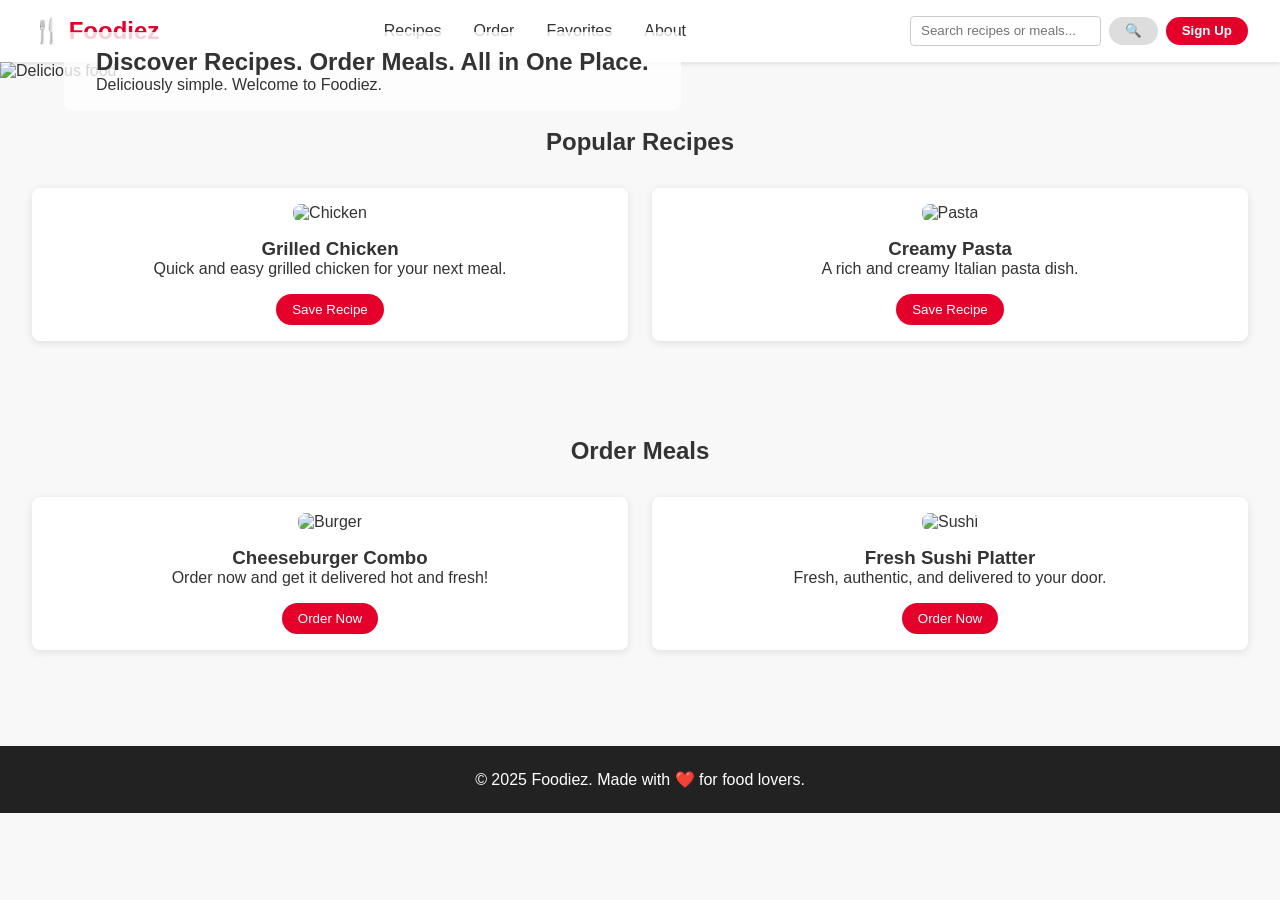
==== one.html @ c2fe6e3c "updated" ====
<!DOCTYPE html>
<html lang="en">

<head>
  <meta charset="UTF-8">
  <meta name="viewport" content="width=device-width, initial-scale=1.0">
  <title>Foodiez - Discover & Order Food</title>
  <style>
    * {
      box-sizing: border-box;
      margin: 0;
      padding: 0;
      font-family: 'Segoe UI', Tahoma, Geneva, Verdana, sans-serif;
    }

    body {
      background-color: #f8f8f8;
      color: #333;
    }

    .navbar {
      display: flex;
      justify-content: space-between;
      align-items: center;
      padding: 1rem 2rem;
      background-color: #fff;
      box-shadow: 0 2px 4px rgba(0, 0, 0, 0.1);
    }

    .logo {
      font-size: 1.5rem;
      font-weight: bold;
      color: #e4002b;
    }

    .nav-links a {
      margin: 0 1rem;
      text-decoration: none;
      color: #333;
      font-weight: 500;
    }

    .nav-links {
      flex: 1;
      display: flex;
      justify-content: center;
    }

    .nav-right {
      display: flex;
      gap: 0.5rem;
      align-items: center;
    }

    .nav-right input {
      padding: 0.4rem 0.6rem;
      border-radius: 4px;
      border: 1px solid #ccc;
    }

    .search-btn, .signup-btn {
      padding: 0.4rem 1rem;
      border: none;
      border-radius: 20px;
      cursor: pointer;
      font-weight: bold;
    }

    .search-btn {
      background-color: #ddd;
    }

    .signup-btn {
      background-color: #e4002b;
      color: #fff;
    }

    .signup-btn:hover {
      background-color: #c20025;
    }

    .hero {
      position: relative;
    }

    .hero img {
      width: 100%;
      height: auto;
      object-fit: cover;
    }

    .hero-text {
      position: absolute;
      top: 50%;
      left: 5%;
      transform: translateY(-50%);
      background-color: rgba(255, 255, 255, 0.8);
      padding: 1rem 2rem;
      border-radius: 8px;
    }

    .section {
      padding: 3rem 2rem;
    }

    .section h2 {
      text-align: center;
      margin-bottom: 2rem;
    }

    .card-grid {
      display: grid;
      grid-template-columns: repeat(auto-fit, minmax(280px, 1fr));
      gap: 1.5rem;
    }

    .card {
      background-color: white;
      padding: 1rem;
      border-radius: 8px;
      box-shadow: 0 2px 8px rgba(0, 0, 0, 0.1);
      text-align: center;
    }

    .card img {
      width: 100%;
      border-radius: 8px;
      margin-bottom: 1rem;
    }

    .card button {
      margin-top: 1rem;
      padding: 0.5rem 1rem;
      background-color: #e4002b;
      color: #fff;
      border: none;
      border-radius: 20px;
      cursor: pointer;
    }

    .card button:hover {
      background-color: #c20025;
    }

    .footer {
      text-align: center;
      padding: 1.5rem;
      background-color: #222;
      color: #fff;
      margin-top: 3rem;
    }

    @media (max-width: 768px) {
      .nav-links {
        display: none;
      }

      .hero-text {
        width: 90%;
        left: 50%;
        transform: translate(-50%, -50%);
        text-align: center;
      }
    }
  </style>
</head>

<body>
  <!-- Navbar -->
  <header class="navbar">
    <div class="logo">🍴 Foodiez</div>
    <nav class="nav-links">
      <a href="#recipes">Recipes</a>
      <a href="#order">Order</a>
      <a href="#favorites">Favorites</a>
      <a href="#about">About</a>
    </nav>
    <div class="nav-right">
      <input type="text" placeholder="Search recipes or meals...">
      <button class="search-btn">🔍</button>
      <button class="signup-btn">Sign Up</button>
    </div>
  </header>

  <!-- Hero Section -->
  <section class="hero">
    <img src="https://source.unsplash.com/1600x600/?food" alt="Delicious food">
    <div class="hero-text">
      <h1>Discover Recipes. Order Meals. All in One Place.</h1>
      <p>Deliciously simple. Welcome to Foodiez.</p>
    </div>
  </section>

  <!-- Recipes Section -->
  <section id="recipes" class="section">
    <h2>Popular Recipes</h2>
    <div class="card-grid">
      <div class="card">
        <img src="https://source.unsplash.com/400x300/?chicken" alt="Chicken">
        <h3>Grilled Chicken</h3>
        <p>Quick and easy grilled chicken for your next meal.</p>
        <button onclick="saveRecipe('Grilled Chicken')">Save Recipe</button>
      </div>
      <div class="card">
        <img src="https://source.unsplash.com/400x300/?pasta" alt="Pasta">
        <h3>Creamy Pasta</h3>
        <p>A rich and creamy Italian pasta dish.</p>
        <button onclick="saveRecipe('Creamy Pasta')">Save Recipe</button>
      </div>
    </div>
  </section>

  <!-- Order Section -->
  <section id="order" class="section">
    <h2>Order Meals</h2>
    <div class="card-grid">
      <div class="card">
        <img src="https://source.unsplash.com/400x300/?burger" alt="Burger">
        <h3>Cheeseburger Combo</h3>
        <p>Order now and get it delivered hot and fresh!</p>
        <button onclick="orderMeal('Cheeseburger Combo')">Order Now</button>
      </div>
      <div class="card">
        <img src="https://source.unsplash.com/400x300/?sushi" alt="Sushi">
        <h3>Fresh Sushi Platter</h3>
        <p>Fresh, authentic, and delivered to your door.</p>
        <button onclick="orderMeal('Fresh Sushi Platter')">Order Now</button>
      </div>
    </div>
  </section>

  <!-- Footer -->
  <footer class="footer">
    <p>&copy; 2025 Foodiez. Made with ❤️ for food lovers.</p>
  </footer>

  <script>
    function saveRecipe(recipeName) {
      alert(`${recipeName} has been saved to your favorites!`);
    }

    function orderMeal(mealName) {
      alert(`Ordering: ${mealName}. Your meal will arrive shortly!`);
    }
  </script>
</body>

</html>
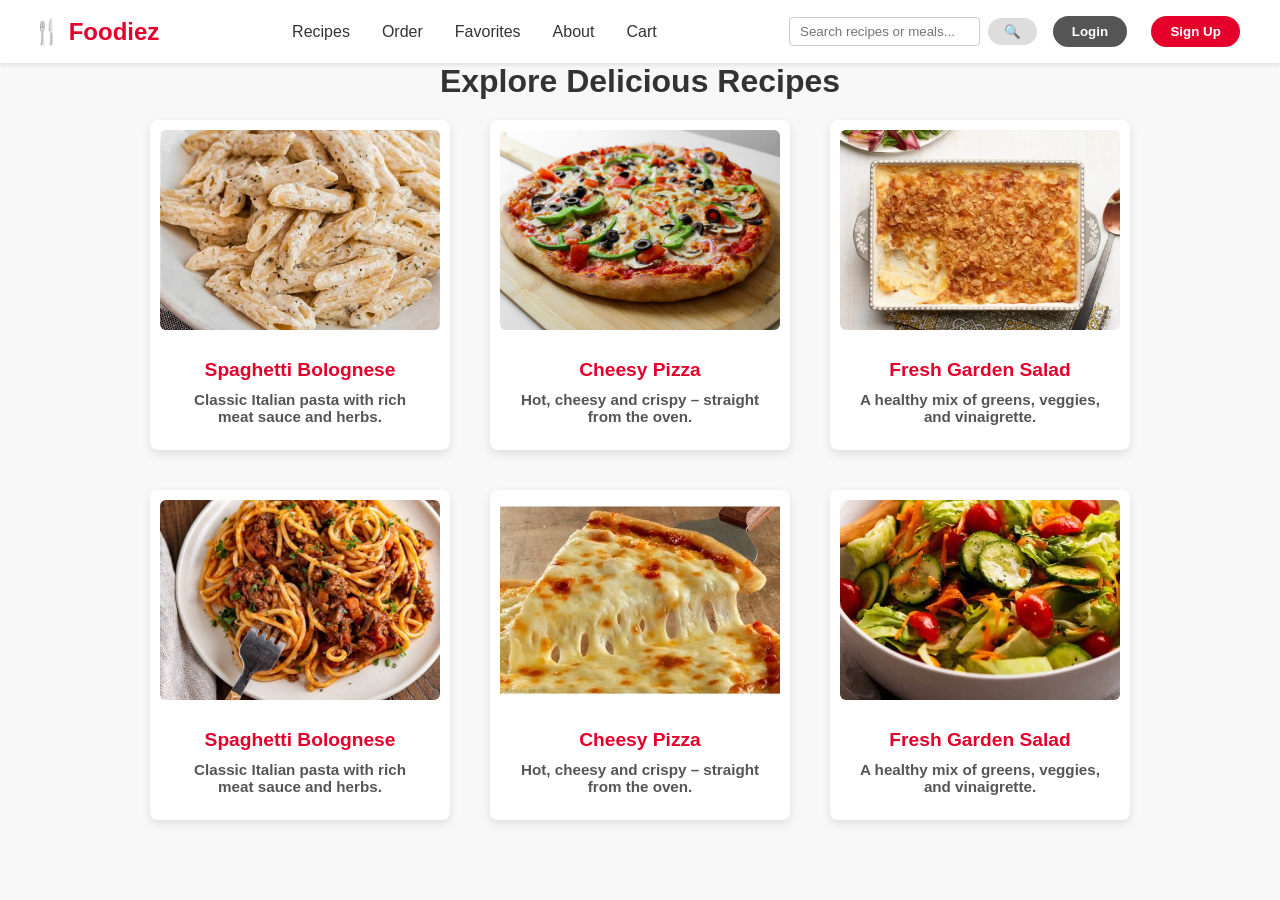
==== commit 12a1a463: "updated" ====
--- a/one.html
+++ b/one.html
@@ -1,248 +1,145 @@
 <!DOCTYPE html>
 <html lang="en">
-
 <head>
   <meta charset="UTF-8">
-  <meta name="viewport" content="width=device-width, initial-scale=1.0">
-  <title>Foodiez - Discover & Order Food</title>
+  <title>Foodiez Recipes</title>
+  <link rel="stylesheet" href="index.css" />
   <style>
-    * {
-      box-sizing: border-box;
-      margin: 0;
-      padding: 0;
-      font-family: 'Segoe UI', Tahoma, Geneva, Verdana, sans-serif;
+    .recipe-container {
+      display: flex;
+      flex-wrap: wrap;
+      justify-content: center;
     }
 
-    body {
-      background-color: #f8f8f8;
-      color: #333;
+    .recipe-card {
+      width: 300px;
+      background-color: #fff;
+      border-radius: 8px;
+      box-shadow: 0 4px 10px rgba(0, 0, 0, 0.1);
+      margin: 20px;
+      overflow: hidden;
+      text-align: center;
+      font-family: sans-serif;
     }
 
-    .navbar {
-      display: flex;
-      justify-content: space-between;
-      align-items: center;
-      padding: 1rem 2rem;
-      background-color: #fff;
-      box-shadow: 0 2px 4px rgba(0, 0, 0, 0.1);
+    .recipe-card img {
+      width: 100%;
+      height: 200px;
+      object-fit: cover;
+      cursor: pointer;
     }
 
-    .logo {
-      font-size: 1.5rem;
-      font-weight: bold;
+    .recipe-card .info {
+      padding: 15px;
+    }
+
+    .recipe-card h3 {
+      margin: 10px 0 5px;
+      font-size: 1.2rem;
       color: #e4002b;
     }
 
-    .nav-links a {
-      margin: 0 1rem;
-      text-decoration: none;
-      color: #333;
-      font-weight: 500;
-    }
-
-    .nav-links {
-      flex: 1;
-      display: flex;
-      justify-content: center;
-    }
-
-    .nav-right {
-      display: flex;
-      gap: 0.5rem;
-      align-items: center;
-    }
-
-    .nav-right input {
-      padding: 0.4rem 0.6rem;
-      border-radius: 4px;
-      border: 1px solid #ccc;
-    }
-
-    .search-btn, .signup-btn {
-      padding: 0.4rem 1rem;
-      border: none;
-      border-radius: 20px;
-      cursor: pointer;
-      font-weight: bold;
-    }
-
-    .search-btn {
-      background-color: #ddd;
-    }
-
-    .signup-btn {
-      background-color: #e4002b;
-      color: #fff;
-    }
-
-    .signup-btn:hover {
-      background-color: #c20025;
-    }
-
-    .hero {
-      position: relative;
-    }
-
-    .hero img {
-      width: 100%;
-      height: auto;
-      object-fit: cover;
-    }
-
-    .hero-text {
-      position: absolute;
-      top: 50%;
-      left: 5%;
-      transform: translateY(-50%);
-      background-color: rgba(255, 255, 255, 0.8);
-      padding: 1rem 2rem;
-      border-radius: 8px;
-    }
-
-    .section {
-      padding: 3rem 2rem;
-    }
-
-    .section h2 {
-      text-align: center;
-      margin-bottom: 2rem;
-    }
-
-    .card-grid {
-      display: grid;
-      grid-template-columns: repeat(auto-fit, minmax(280px, 1fr));
-      gap: 1.5rem;
-    }
-
-    .card {
-      background-color: white;
-      padding: 1rem;
-      border-radius: 8px;
-      box-shadow: 0 2px 8px rgba(0, 0, 0, 0.1);
-      text-align: center;
-    }
-
-    .card img {
-      width: 100%;
-      border-radius: 8px;
-      margin-bottom: 1rem;
-    }
-
-    .card button {
-      margin-top: 1rem;
-      padding: 0.5rem 1rem;
-      background-color: #e4002b;
-      color: #fff;
-      border: none;
-      border-radius: 20px;
-      cursor: pointer;
-    }
-
-    .card button:hover {
-      background-color: #c20025;
-    }
-
-    .footer {
-      text-align: center;
-      padding: 1.5rem;
-      background-color: #222;
-      color: #fff;
-      margin-top: 3rem;
-    }
-
-    @media (max-width: 768px) {
-      .nav-links {
-        display: none;
-      }
-
-      .hero-text {
-        width: 90%;
-        left: 50%;
-        transform: translate(-50%, -50%);
-        text-align: center;
-      }
+    .recipe-card p {
+      font-size: 0.95rem;
+      color: #555;
     }
   </style>
 </head>
+<body>
 
-<body>
-  <!-- Navbar -->
-  <header class="navbar">
+
+
+   <!-- Navbar -->
+   <header class="navbar">
     <div class="logo">🍴 Foodiez</div>
     <nav class="nav-links">
-      <a href="#recipes">Recipes</a>
-      <a href="#order">Order</a>
-      <a href="#favorites">Favorites</a>
-      <a href="#about">About</a>
+      <a href="./index.html">Recipes</a>
+      <a href="./index.html">Order</a>
+      <a href="./index.html">Favorites</a>
+      <a href="./index.html">About</a>
+      <!-- <button onclick="addToCart('Ree\'s Best Easter Dishes')">Add to Cart</button> -->
+      <a href="./index.html"> Cart</a>
+
     </nav>
     <div class="nav-right">
-      <input type="text" placeholder="Search recipes or meals...">
+      <input type="text" placeholder="Search recipes or meals..." />
       <button class="search-btn">🔍</button>
-      <button class="signup-btn">Sign Up</button>
+      <button class="login-btn" onclick="openModal('login')">Login</button>
+      <button class="signup-btn" onclick="openModal('signup')">Sign Up</button>
     </div>
   </header>
 
-  <!-- Hero Section -->
-  <section class="hero">
-    <img src="https://source.unsplash.com/1600x600/?food" alt="Delicious food">
-    <div class="hero-text">
-      <h1>Discover Recipes. Order Meals. All in One Place.</h1>
-      <p>Deliciously simple. Welcome to Foodiez.</p>
-    </div>
-  </section>
+  <h1 style="text-align: center;">Explore Delicious Recipes</h1>
 
-  <!-- Recipes Section -->
-  <section id="recipes" class="section">
-    <h2>Popular Recipes</h2>
-    <div class="card-grid">
-      <div class="card">
-        <img src="https://source.unsplash.com/400x300/?chicken" alt="Chicken">
-        <h3>Grilled Chicken</h3>
-        <p>Quick and easy grilled chicken for your next meal.</p>
-        <button onclick="saveRecipe('Grilled Chicken')">Save Recipe</button>
-      </div>
-      <div class="card">
-        <img src="https://source.unsplash.com/400x300/?pasta" alt="Pasta">
-        <h3>Creamy Pasta</h3>
-        <p>A rich and creamy Italian pasta dish.</p>
-        <button onclick="saveRecipe('Creamy Pasta')">Save Recipe</button>
+  <div class="recipe-container">
+
+    <!-- Recipe 1 -->
+    <div class="recipe-card">
+      <a href="recipe-details.html?recipe=spaghetti">
+        <img src="./images/img29.jfif" alt="Spaghetti">
+      </a>
+      <div class="info">
+        <h3>Spaghetti Bolognese</h3>
+        <p>Classic Italian pasta with rich meat sauce and herbs.</p>
       </div>
     </div>
-  </section>
 
-  <!-- Order Section -->
-  <section id="order" class="section">
-    <h2>Order Meals</h2>
-    <div class="card-grid">
-      <div class="card">
-        <img src="https://source.unsplash.com/400x300/?burger" alt="Burger">
-        <h3>Cheeseburger Combo</h3>
-        <p>Order now and get it delivered hot and fresh!</p>
-        <button onclick="orderMeal('Cheeseburger Combo')">Order Now</button>
-      </div>
-      <div class="card">
-        <img src="https://source.unsplash.com/400x300/?sushi" alt="Sushi">
-        <h3>Fresh Sushi Platter</h3>
-        <p>Fresh, authentic, and delivered to your door.</p>
-        <button onclick="orderMeal('Fresh Sushi Platter')">Order Now</button>
+    <!-- Recipe 2 -->
+    <div class="recipe-card">
+      <a href="recipe-details.html?recipe=pizza">
+        <img src="./images/pizza1.webp " alt="Pizza">
+      </a>
+      <div class="info">
+        <h3>Cheesy Pizza</h3>
+        <p>Hot, cheesy and crispy – straight from the oven.</p>
       </div>
     </div>
-  </section>
 
-  <!-- Footer -->
-  <footer class="footer">
-    <p>&copy; 2025 Foodiez. Made with ❤️ for food lovers.</p>
-  </footer>
+    <!-- Recipe 3 -->
+    <div class="recipe-card">
+      <a href="recipe-details.html?recipe=salad">
+        <img src="./images/img5(1).webp" alt="Salad">
+      </a>
+      <div class="info">
+        <h3>Fresh Garden Salad</h3>
+        <p>A healthy mix of greens, veggies, and vinaigrette.</p>
+      </div>
+    </div>
 
-  <script>
-    function saveRecipe(recipeName) {
-      alert(`${recipeName} has been saved to your favorites!`);
-    }
 
-    function orderMeal(mealName) {
-      alert(`Ordering: ${mealName}. Your meal will arrive shortly!`);
-    }
-  </script>
+    <div class="recipe-card">
+      <a href="recipe-details.html?recipe=spaghetti">
+        <img src="./images/spaghetti-bolognese-36-720x720.jpg" alt="Spaghetti">
+      </a>
+      <div class="info">
+        <h3>Spaghetti Bolognese</h3>
+        <p>Classic Italian pasta with rich meat sauce and herbs.</p>
+      </div>
+    </div>
+
+    <!-- Recipe 2 -->
+    <div class="recipe-card">
+      <a href="recipe-details.html?recipe=pizza">
+        <img src="./images/cheese-pizza-500x500.webp " alt="Pizza">
+      </a>
+      <div class="info">
+        <h3>Cheesy Pizza</h3>
+        <p>Hot, cheesy and crispy – straight from the oven.</p>
+      </div>
+    </div>
+
+    <!-- Recipe 3 -->
+    <div class="recipe-card">
+      <a href="recipe-details.html?recipe=salad">
+        <img src="./images/Garden-Salad_47-SQ.webp" alt="Salad">
+      </a>
+      <div class="info">
+        <h3>Fresh Garden Salad</h3>
+        <p>A healthy mix of greens, veggies, and vinaigrette.</p>
+      </div>
+    </div>
+
+  </div>
+
 </body>
-
 </html>
--- a/index.css
+++ b/index.css
@@ -0,0 +1,495 @@
+* {
+    box-sizing: border-box;
+    margin: 0;
+    padding: 0;
+    font-family: 'Segoe UI', Tahoma, Geneva, Verdana, sans-serif;
+  }
+  
+  body {
+    background-color: #f8f8f8;
+    color: #333;
+  }
+  
+  .navbar {
+    display: flex;
+    justify-content: space-between;
+    align-items: center;
+    padding: 1rem 2rem;
+    background-color: #fff;
+    box-shadow: 0 2px 4px rgba(0, 0, 0, 0.1);
+  }
+  
+  .logo {
+    font-size: 1.5rem;
+    font-weight: bold;
+    color: #e4002b;
+  }
+  
+  .nav-links a {
+    margin: 0 1rem;
+    text-decoration: none;
+    color: #333;
+    font-weight: 500;
+  }
+  
+  .nav-links {
+    flex: 1;
+    display: flex;
+    justify-content: center;
+  }
+  
+  .nav-right {
+    display: flex;
+    gap: 0.5rem;
+    align-items: center;
+  }
+  
+  .nav-right input {
+    padding: 0.4rem 0.6rem;
+    border-radius: 4px;
+    border: 1px solid #ccc;
+  }
+  
+  .search-btn,
+  .signup-btn {
+    padding: 0.4rem 1rem;
+    border: none;
+    border-radius: 20px;
+    cursor: pointer;
+    font-weight: bold;
+  }
+  
+  .search-btn {
+    background-color: #ddd;
+  }
+  
+  .signup-btn {
+    background-color: #e4002b;
+    color: #fff;
+  }
+  
+  .signup-btn:hover {
+    background-color: #c20025;
+  }
+  
+  .hero {
+    position: relative;
+  }
+  
+  .hero img {
+    width: 100%;
+    height: auto;
+    object-fit: cover;
+  }
+  
+  .hero-text {
+    position: absolute;
+    top: 50%;
+    left: 5%;
+    transform: translateY(-50%);
+    background-color: rgba(255, 255, 255, 0.8);
+    padding: 1rem 2rem;
+    border-radius: 8px;
+  }
+  
+  .section {
+    padding: 3rem 2rem;
+  }
+  
+  .section h2 {
+    text-align: center;
+    margin-bottom: 2rem;
+  }
+  
+  .card-grid {
+    display: grid;
+    grid-template-columns: repeat(auto-fit, minmax(280px, 1fr));
+    gap: 1.5rem;
+  }
+  
+  .card {
+    background-color: white;
+    padding: 1rem;
+    border-radius: 8px;
+    box-shadow: 0 2px 8px rgba(0, 0, 0, 0.1);
+    text-align: center;
+  }
+  
+  .card img {
+    width: 60%;
+    height:60%;
+    border-radius: 8px;
+    margin-bottom: 1rem;
+  }
+  
+  .card button {
+    margin-top: 1rem;
+    padding: 0.5rem 1rem;
+    background-color: #e4002b;
+    color: #fff;
+    border: none;
+    border-radius: 20px;
+    cursor: pointer;
+  }
+  
+  .card button:hover {
+    background-color: #c20025;
+  }
+  
+  .footer {
+    text-align: center;
+    padding: 1.5rem;
+    background-color: #222;
+    color: #fff;
+    margin-top: 3rem;
+  }
+  
+  @media (max-width: 768px) {
+    .nav-links {
+      display: none;
+    }
+  
+    .hero-text {
+      width: 90%;
+      left: 50%;
+      transform: translate(-50%, -50%);
+      text-align: center;
+    }
+  }
+
+  .auth-buttons {
+    text-align: center;
+    margin: 1rem 0;
+  }
+  
+  .login-btn,
+  .signup-btn {
+    margin: 0 0.5rem;
+    padding: 0.5rem 1.2rem;
+    border: none;
+    border-radius: 20px;
+    font-weight: bold;
+    cursor: pointer;
+  }
+  
+  .login-btn {
+    background-color: #555;
+    color: white;
+  }
+  
+  .modal {
+    display: none;
+    position: fixed;
+    z-index: 999;
+    left: 0;
+    top: 0;
+    width: 100%;
+    height: 100%;
+    overflow: auto;
+    background-color: rgba(0, 0, 0, 0.6);
+  }
+  
+  .modal-content {
+    background-color: #fff;
+    margin: 10% auto;
+    padding: 2rem;
+    border-radius: 8px;
+    width: 90%;
+    max-width: 400px;
+    text-align: center;
+  }
+  
+  .modal-content input {
+    display: block;
+    width: 100%;
+    margin: 0.5rem 0;
+    padding: 0.5rem;
+    border-radius: 4px;
+    border: 1px solid #ccc;
+  }
+  
+  .modal-content button {
+    margin-top: 1rem;
+    background-color: #e4002b;
+    color: #fff;
+    border: none;
+    border-radius: 20px;
+    padding: 0.5rem 1rem;
+    cursor: pointer;
+  }
+  
+  .modal-content button:hover {
+    background-color: #c20025;
+  }
+  
+  .close {
+    position: absolute;
+    right: 20px;
+    top: 10px;
+    font-size: 24px;
+    cursor: pointer;
+  }
+
+  .recipe-section {
+    padding: 40px 20px;
+    background-color: #f9f9f9;
+  }
+  
+  .recipe-section h2 {
+    font-size: 2rem;
+    margin-bottom: 20px;
+    font-weight: 700;
+  }
+  
+  .recipe-grid {
+    display: grid;
+    grid-template-columns: repeat(auto-fit, minmax(220px, 1fr));
+    gap: 20px;
+  }
+  
+  .recipe-card {
+    background: white;
+    padding: 10px;
+    border-radius: 8px;
+    text-align: center;
+    box-shadow: 0 4px 10px rgba(0, 0, 0, 0.05);
+    transition: transform 0.2s ease;
+  }
+  
+  .recipe-card img {
+    width: 100%;
+    height: 180px;
+    object-fit: cover;
+    border-radius: 6px;
+  }
+  
+  .recipe-card p {
+    margin-top: 10px;
+    font-weight: 600;
+    font-size: 1rem;
+  }
+  
+  .recipe-card:hover {
+    transform: translateY(-5px);
+  }
+  
+  .trending-section {
+    background-color: #f9f9f9;
+    padding: 40px 20px;
+  }
+  
+  .trending-container {
+    display: flex;
+    flex-wrap: wrap;
+    gap: 20px;
+    align-items: center;
+    justify-content: center;
+  }
+  
+  .trending-img {
+    flex: 1;
+    min-width: 300px;
+  }
+  
+  .trending-img img {
+    width: 100%;
+    border-radius: 8px;
+    object-fit: cover;
+    box-shadow: 0 4px 8px rgba(0, 0, 0, 0.1);
+  }
+  
+  .trending-content {
+    flex: 1;
+    min-width: 280px;
+    padding: 20px;
+    background-color: #fff;
+    border-radius: 8px;
+  }
+  
+  .trending-content small {
+    font-weight: 700;
+    color: #555;
+    letter-spacing: 1px;
+  }
+  
+  .trending-content h2 {
+    font-size: 1.8rem;
+    font-weight: bold;
+    margin-top: 10px;
+  }
+
+
+  .tv-inspired-section {
+    padding: 40px 20px;
+    background-color: #fff;
+    text-align: center;
+  }
+  
+  .tv-inspired-section h2 {
+    font-size: 2rem;
+    margin-bottom: 30px;
+    font-weight: 700;
+  }
+  
+  .tv-cards {
+    display: flex;
+    flex-wrap: wrap;
+    gap: 20px;
+    justify-content: center;
+  }
+  
+  .tv-card {
+    background-color: #f9f9f9;
+    width: 300px;
+    border-radius: 10px;
+    overflow: hidden;
+    box-shadow: 0 4px 12px rgba(0, 0, 0, 0.08);
+    text-align: left;
+  }
+  
+  .tv-card img {
+    width: 100%;
+    height: 200px;
+    object-fit: cover;
+  }
+  
+  .tv-card p {
+    padding: 15px;
+    font-weight: 500;
+    font-size: 1rem;
+  }
+
+  .magazine-subscription {
+    padding: 60px 20px;
+    background-color: #fafafa;
+    border-top: 1px solid #ddd;
+  }
+  
+  .magazine-container {
+    display: flex;
+    align-items: center;
+    justify-content: center;
+    flex-wrap: wrap;
+    max-width: 1000px;
+    margin: 0 auto;
+    gap: 40px;
+  }
+  
+  .magazine-container img {
+    max-width: 400px;
+    height: auto;
+    border-radius: 10px;
+    box-shadow: 0 4px 12px rgba(0, 0, 0, 0.08);
+  }
+  
+  .magazine-text {
+    max-width: 400px;
+    text-align: left;
+  }
+  
+  .magazine-text h5 {
+    font-size: 0.9rem;
+    color: #666;
+    margin-bottom: 10px;
+    text-transform: uppercase;
+  }
+  
+  .magazine-text h2 {
+    font-size: 1.8rem;
+    line-height: 1.3;
+    font-weight: 700;
+  }
+  
+
+  .magazine-subscription {
+    padding: 60px 20px;
+    background-color: #fafafa;
+    border-top: 1px solid #ddd;
+  }
+  
+  .magazine-container {
+    display: flex;
+    align-items: center;
+    justify-content: center;
+    flex-wrap: wrap;
+    max-width: 1000px;
+    margin: 0 auto;
+    gap: 40px;
+  }
+  
+  .magazine-container img {
+    max-width: 400px;
+    height: auto;
+    border-radius: 10px;
+    box-shadow: 0 4px 12px rgba(0, 0, 0, 0.08);
+  }
+  
+  .magazine-text {
+    max-width: 400px;
+    text-align: left;
+  }
+  
+  .magazine-text h5 {
+    font-size: 0.9rem;
+    color: #666;
+    margin-bottom: 10px;
+    text-transform: uppercase;
+  }
+  
+  .magazine-text h2 {
+    font-size: 1.8rem;
+    line-height: 1.3;
+    font-weight: 700;
+  }
+
+
+  .site-footer {
+    background-color: #222;
+    color: #fff;
+    padding: 30px 20px;
+    font-size: 14px;
+  }
+  
+  .footer-links {
+    display: flex;
+    flex-wrap: wrap;
+    justify-content: center;
+    gap: 20px;
+    text-align: center;
+    margin-bottom: 20px;
+  }
+  
+  .footer-links a {
+    color: #fff;
+    text-decoration: none;
+    transition: color 0.3s ease;
+  }
+  
+  .footer-links a:hover {
+    color: #ddd;
+  }
+  
+  .footer-bottom {
+    display: flex;
+    flex-wrap: wrap;
+    justify-content: center;
+    gap: 15px;
+    text-align: center;
+    font-size: 13px;
+    color: #aaa;
+    border-top: 1px solid #444;
+    padding-top: 10px;
+  }
+  
+  html {
+    scroll-behavior: smooth;
+  }
+  
+  
+
+
+  
+  
+  
+  
+  
